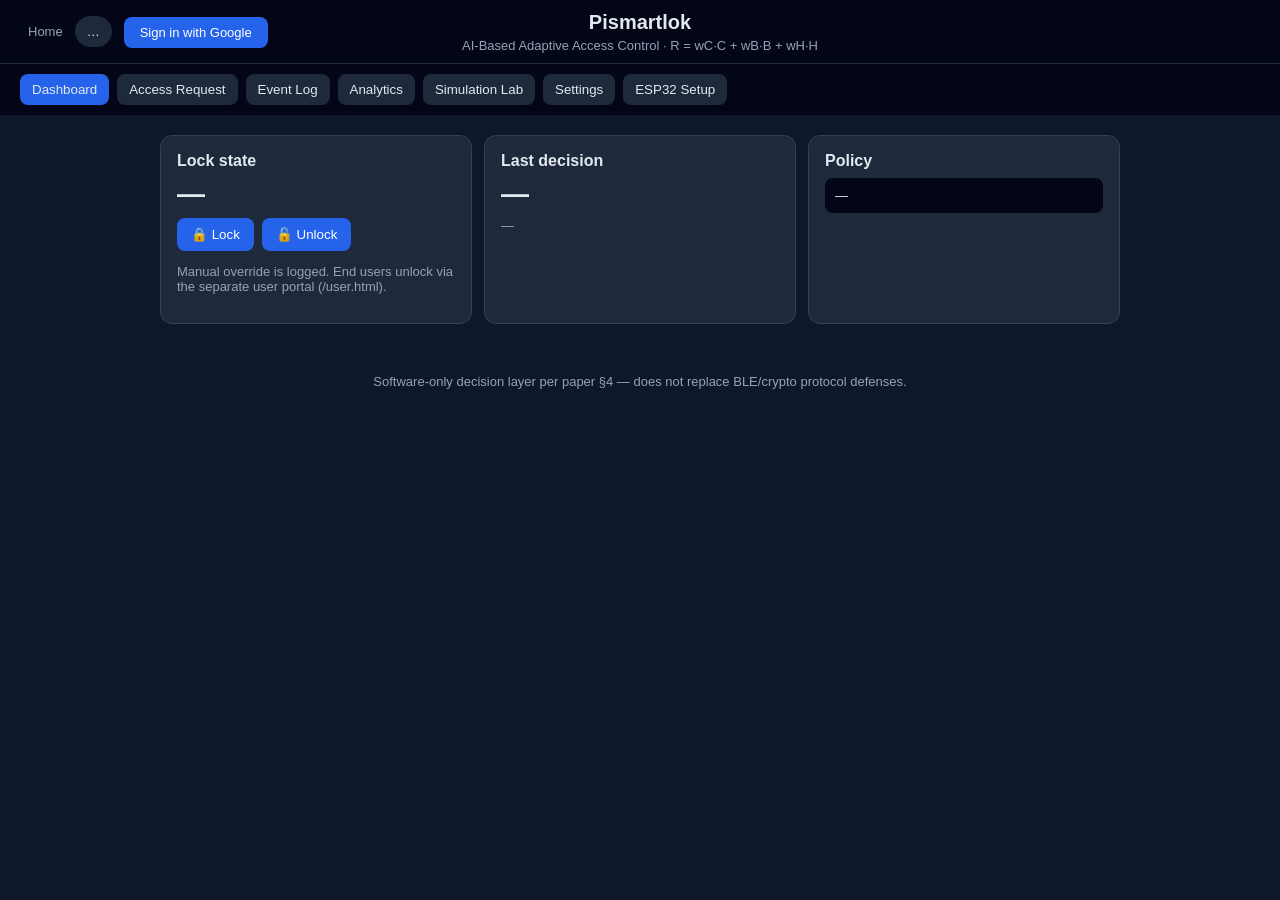
==== public/admin.html @ 7b1fc69e "feat: public landing homepage with Buy/Register CTAs, Terms & Privacy; admin console moved to /admin" ====
<!doctype html>
<html lang="en">
<head>
<meta charset="utf-8"/>
<meta name="viewport" content="width=device-width,initial-scale=1"/>
<title>Pismartlok — Admin Console</title>
<link rel="stylesheet" href="style.css"/>
<link rel="stylesheet" href="https://unpkg.com/leaflet@1.9.4/dist/leaflet.css"/>
<script src="https://cdn.jsdelivr.net/npm/chart.js@4.4.1/dist/chart.umd.min.js"></script>
<script src="https://unpkg.com/leaflet@1.9.4/dist/leaflet.js"></script>
</head>
<body>
<header>
  <div class="brand"><h1>Pismartlok</h1><p class="sub">AI-Based Adaptive Access Control · R = wC·C + wB·B + wH·H</p></div>
  <div class="header-right">
    <a href="/" class="logout-btn">Home</a>
    <div id="health" class="pill">…</div>
    <div id="authBox">
      <div id="loggedOut"><a href="/api/auth/google/login" class="login-btn">Sign in with Google</a></div>
      <div id="loggedIn" style="display:none">
        <img id="userPic" src="" alt="" class="avatar"/>
        <span id="userName"></span>
        <span id="userRole" class="pill role-pill"></span>
        <a href="/api/auth/logout" class="logout-btn">Logout</a>
      </div>
    </div>
  </div>
</header>
<div id="loginWall" style="display:none">
  <div class="card" style="text-align:center;max-width:400px;margin:60px auto">
    <h2>Sign in required</h2>
    <p>This dashboard requires Google authentication to protect your smart lock controls.</p>
    <a href="/api/auth/google/login" class="login-btn" style="display:inline-block;margin-top:16px">Sign in with Google</a>
    <p class="muted" style="margin-top:12px">If this is your first time, you'll be prompted to register your smart lock.</p>
  </div>
</div>
<div id="mainApp">
<nav>
  <button data-tab="dash" class="active">Dashboard</button>
  <button data-tab="access">Access Request</button>
  <button data-tab="events">Event Log</button>
  <button data-tab="analytics">Analytics</button>
  <button data-tab="sim">Simulation Lab</button>
  <button data-tab="settings">Settings</button>
  <button data-tab="esp32">ESP32 Setup</button>
  <button data-tab="users" id="navUsers" style="display:none">Users & PINs</button>
  <button data-tab="owner" id="navOwner" style="display:none">Owner Dashboard</button>
</nav>
<main>
<section id="tab-dash" class="tab active">
  <div class="cards">
    <div class="card"><h3>Lock state</h3><div id="lockState" class="big">—</div>
      <div class="row"><button id="btnLock">🔒 Lock</button><button id="btnUnlock">🔓 Unlock</button></div>
      <p class="muted">Manual override is logged. End users unlock via the separate user portal (/user.html).</p></div>
    <div class="card"><h3>Last decision</h3><div id="lastDecision" class="big">—</div><div id="lastRisk" class="muted">—</div></div>
    <div class="card"><h3>Policy</h3><div id="policyBox" class="mono">—</div></div>
    <div class="card admin-only"><h3>Last access location</h3>
      <div id="lastLocation" class="muted">—</div>
      <div id="map" style="height:200px;border-radius:8px;margin-top:8px;display:none"></div>
      <p class="muted" id="mapNote" style="display:none">Admin-only: shows coordinates from the last access event.</p>
    </div>
  </div>
</section>
<section id="tab-access" class="tab">
  <div class="card"><h3>Try an access (goes through Fig.2 flow)</h3>
    <label>User <select id="userSel"></select></label>
    <label>PIN / credential <input id="cred" placeholder="e.g. 1000"/></label>
    <label>Hour (0–23, blank = now) <input id="hour" type="number" min="0" max="23" step="0.5"/></label>
    <label>Inter-arrival min (blank = auto) <input id="iv" type="number" min="0" step="1"/></label>
    <label><input id="sn" type="checkbox"/> Unseen session / new device</label>
    <div class="row"><button id="btnAccess">Request access</button></div>
    <pre id="accessOut" class="mono">—</pre>
    <div id="stepupBox" style="display:none" class="row">
      <input id="otp" placeholder="Enter OTP"/><button id="btnStepup">Verify step-up</button>
    </div>
  </div>
</section>
<section id="tab-events" class="tab">
  <div class="card"><h3>Access-event database</h3>
    <div class="row"><button id="btnRefresh">Refresh</button></div>
    <table id="evTable"><thead><tr><th>ID</th><th>Time</th><th>User</th><th>Cred</th><th>Hour</th><th>C</th><th>B</th><th>H</th><th>R</th><th>Decision</th><th class="admin-only">Location</th></tr></thead><tbody></tbody></table>
  </div>
</section>
<section id="tab-analytics" class="tab">
  <div class="card"><h3>Decision distribution (run Simulation Lab first)</h3><canvas id="ch" height="120"></canvas>
    <pre id="anaOut" class="mono">No simulation run yet. Paper reports: precision 0.736, recall 0.965, F1 0.835, FPR 0.173.</pre></div>
</section>
<section id="tab-sim" class="tab">
  <div class="card"><h3>Reproduce paper Table 1 / Fig 3</h3>
    <p class="muted">20 users · 6000 normal train · 4500 test (3000 normal + 1500 anomalous).</p>
    <button id="btnSim">Run synthetic evaluation</button>
    <pre id="simOut" class="mono">—</pre></div>
</section>
<section id="tab-settings" class="tab">
  <div class="card"><h3>Risk weights & thresholds (operating parameters, §2.3)</h3>
    <label>wC <input id="wC" type="number" step="0.05" min="0" max="1"/></label>
    <label>wB <input id="wB" type="number" step="0.05" min="0" max="1"/></label>
    <label>wH <input id="wH" type="number" step="0.05" min="0" max="1"/></label>
    <label>τ1 (grant→step-up) <input id="t1" type="number" step="0.05" min="0" max="1"/></label>
    <label>τ2 (step-up→deny) <input id="t2" type="number" step="0.05" min="0" max="1"/></label>
    <button id="btnSave">Save</button><span id="saveMsg" class="muted"></span>
    <p class="muted">Paper defaults: wC=0.35 wB=0.40 wH=0.25 τ1=0.50 τ2=0.65. Recalibrate on real data before deployment.</p></div>
  <div class="card admin-only"><h3>Register your smart lock</h3>
    <p class="muted">First login = admin for this lock. One lock per admin.</p>
    <label>Lock Device ID <input id="regDeviceId" placeholder="e.g. door01"/></label>
    <label>Lock Name <input id="regLockName" placeholder="e.g. Front Door"/></label>
    <button id="btnRegister">Register Lock</button><span id="regMsg" class="muted"></span>
  </div>
</section>
<section id="tab-esp32" class="tab">
  <div class="card"><h3>Connect your ESP32 later (no rewrite needed)</h3>
  <ol>
    <li>Keep using Blynk now. When ready flash <code>esp32/ESP32_LOCK_FIRMWARE.ino</code>.</li>
    <li>Set <code>API_BASE</code> to this server (or MQTT broker) in the .ino file.</li>
    <li>Topics: <code class="mono">smartlock/door01/command</code> → lock, <code class="mono">smartlock/door01/status</code> ← ESP32.</li>
    <li>Website keeps working in <b>simulation</b> mode until hardware publishes status.</li>
  </ol>
  <p class="muted">API contract: POST /api/access/request, POST /api/access/stepup, POST /api/lock/command, GET /api/lock/status. Same for future Node port.</p></div>
</section>
<section id="tab-users" class="tab">
  <div class="card"><h3>Register User (admin only)</h3>
    <label>User ID — must match the user's Google email <input id="regUserId" placeholder="e.g. user@gmail.com"/></label>
    <label>Full Name <input id="regUserName" placeholder="e.g. Joe Smith"/></label>
    <label>Phone Number <input id="regUserPhone" placeholder="e.g. +919876543210"/></label>
    <label>Access Type <select id="regUserTier"><option value="1">Permanent — trusted user with own PIN</option><option value="2" selected>Guest — receives temporary PIN via WhatsApp</option></select></label>
    <div id="regPinField" style="display:none">
      <label>Permanent PIN (6-digit) <input id="regUserPin" maxlength="6" placeholder="e.g. 123456"/></label>
      <p class="muted">PIN will be sent to user via WhatsApp. Admin is notified on every entry.</p>
    </div>
    <div class="row"><button id="btnRegisterUser">Register User</button></div>
    <span id="regUserMsg" class="muted"></span>
  </div>
  <div class="card admin-only"><h3>Send Temporary PIN to Guest</h3>
    <label>User <select id="grantPinUser"></select></label>
    <label>Duration (minutes) <input id="grantPinDuration" type="number" value="120" min="1"/></label>
    <p class="muted">2 min = quick entry, 1440 = 1 day, 10080 = 7 days, etc.</p>
    <div class="row"><button id="btnGrantPin">Generate & Send PIN</button></div>
    <span id="grantPinMsg" class="muted"></span>
  </div>
  <div class="card"><h3>Registered Users</h3>
    <div class="row"><button id="btnRefreshUsers">Refresh</button></div>
    <table id="userTable"><thead><tr><th>User ID</th><th>Name</th><th>Phone</th><th>Type</th><th>PIN</th><th>Action</th></tr></thead><tbody></tbody></table>
  </div>
  <div class="card"><h3>Active Temporary PINs</h3>
    <div class="row"><button id="btnRefreshPins">Refresh</button></div>
    <table id="pinTable"><thead><tr><th>ID</th><th>User</th><th>Phone</th><th>Created</th><th>Expires</th><th>Status</th><th>Action</th></tr></thead><tbody></tbody></table>
  </div>
</section>
<section id="tab-owner" class="tab">
  <div class="card"><h3>Owner Dashboard — All Users & Lock IDs</h3>
    <div id="ownerStats" class="cards" style="margin-bottom:12px"></div>
    <h4>Registered Lock Owners</h4>
    <table id="ownerTable"><thead><tr><th>Email</th><th>Name</th><th>Lock ID</th><th>Lock Name</th><th>Registered</th><th>Role</th></tr></thead><tbody></tbody></table>
    <h4 style="margin-top:16px">Recent Events (all tenants)</h4>
    <table id="ownerEvents"><thead><tr><th>ID</th><th>Time</th><th>User</th><th>Decision</th><th>Location</th><th>IP</th></tr></thead><tbody></tbody></table>
  </div>
</section>
</main>
</div>
<footer><span class="muted">Software-only decision layer per paper §4 — does not replace BLE/crypto protocol defenses.</span></footer>
<script src="app.js?v=2"></script>
</body>
</html>
---- public/style.css ----
*{box-sizing:border-box}body{font-family:Segoe UI,Arial,sans-serif;margin:0;background:#0f172a;color:#e2e8f0}
header{display:flex;justify-content:space-between;align-items:center;padding:16px 20px;background:#020617;border-bottom:1px solid #1e293b;position:relative}
.brand{position:absolute;left:50%;transform:translateX(-50%);text-align:center}
h1{margin:0;font-size:20px}.sub{margin:4px 0 0;color:#94a3b8;font-size:13px}
.header-right{display:flex;align-items:center;gap:12px}
.pill{background:#1e293b;padding:8px 12px;border-radius:20px;font-size:13px}
.role-pill{font-size:11px;text-transform:uppercase;letter-spacing:0.5px}
.role-pill.super_admin{background:#7c3aed;color:#fff}
.role-pill.admin{background:#2563eb;color:#fff}
.role-pill.user{background:#475569;color:#e2e8f0}
.avatar{width:28px;height:28px;border-radius:50%;vertical-align:middle}
.login-btn{background:#2563eb;color:#fff;text-decoration:none;padding:8px 16px;border-radius:8px;font-size:13px}
.login-btn:hover{background:#1d4ed8}
.logout-btn{color:#94a3b8;text-decoration:none;font-size:13px;margin-left:8px}
.logout-btn:hover{color:#ef4444}
#loginWall{padding:40px;text-align:center}
nav{display:flex;gap:8px;padding:10px 20px;background:#020617;flex-wrap:wrap}
nav button{background:#1e293b;color:#e2e8f0;border:0;padding:8px 12px;border-radius:8px;cursor:pointer}
nav button.active{background:#2563eb}
main{padding:20px;max-width:1000px;margin:auto}
.tab{display:none}.tab.active{display:block}
.cards{display:grid;grid-template-columns:repeat(auto-fit,minmax(260px,1fr));gap:12px}
.card{background:#1e293b;border:1px solid #334155;border-radius:12px;padding:16px;margin-bottom:12px}
.big{font-size:28px;font-weight:700;margin:8px 0}
.mono{background:#020617;padding:10px;border-radius:8px;white-space:pre-wrap;font-size:13px}
.muted{color:#94a3b8;font-size:13px}
.row{display:flex;gap:8px;margin:8px 0;flex-wrap:wrap}
button{background:#2563eb;color:#fff;border:0;padding:9px 14px;border-radius:8px;cursor:pointer}
button:hover{background:#1d4ed8}
input,select{background:#020617;color:#e2e8f0;border:1px solid #334155;border-radius:8px;padding:8px;margin:4px 0;min-width:220px}
label{display:block;margin:6px 0}
table{width:100%;border-collapse:collapse;font-size:13px}
th,td{border-bottom:1px solid #334155;padding:6px;text-align:left}
code{background:#020617;padding:2px 6px;border-radius:6px}
footer{padding:16px;text-align:center}
.GRANT{color:#22c55e}.STEP_UP{color:#f59e0b}.DENY_ALERT{color:#ef4444}
.admin-only{display:none}
body.role-admin .admin-only,body.role-super_admin .admin-only{display:block}
#map{background:#020617}
.btn-sm{padding:4px 10px;font-size:12px;border-radius:6px}
.btn-danger{background:#ef4444;color:#fff;border:0;cursor:pointer}
.btn-danger:hover{background:#dc2626}
h3{margin:0 0 8px;font-size:16px}
h4{margin:12px 0 8px;font-size:14px;color:#94a3b8}
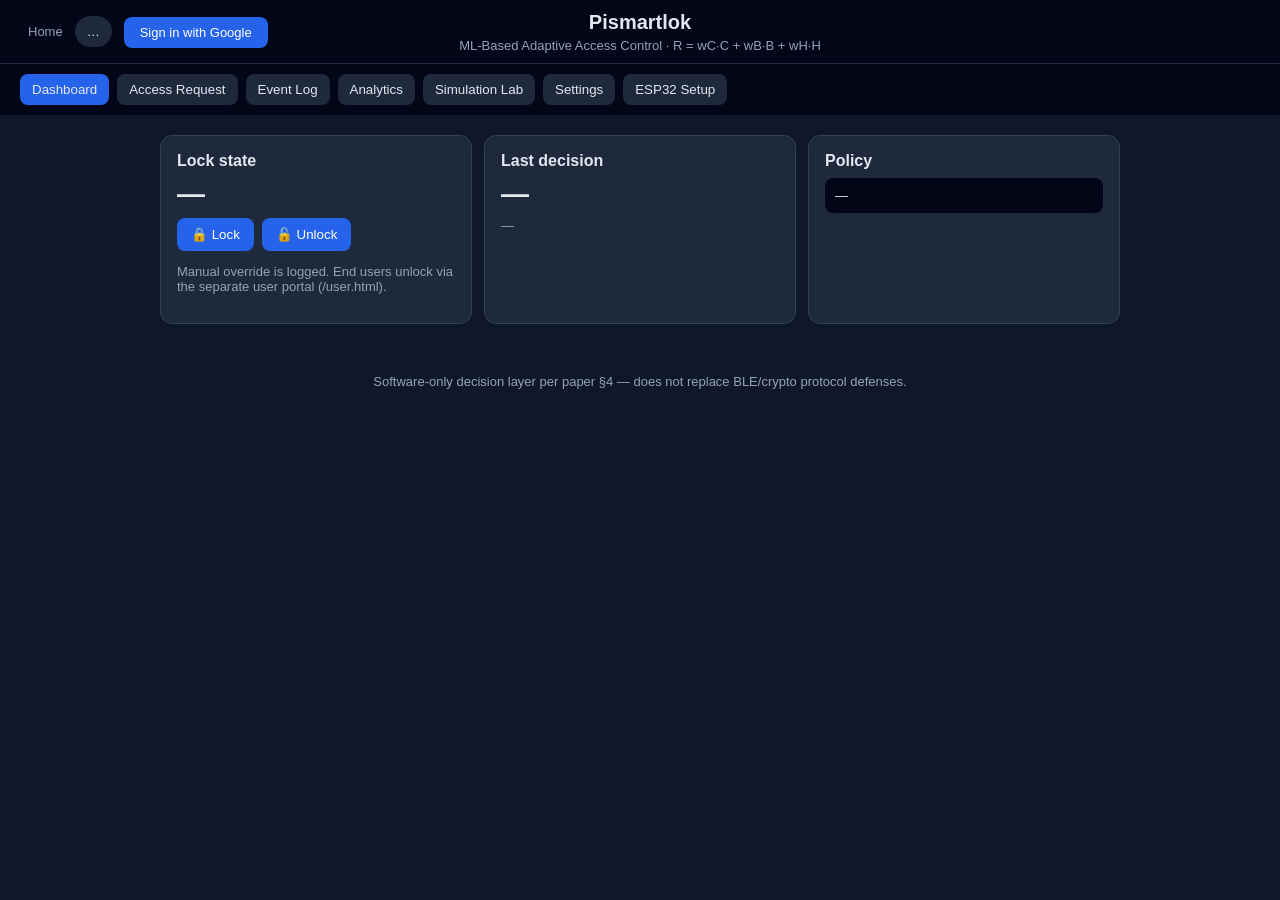
==== commit d7892267: "style: rebrand AI-based wording to ML-based across site" ====
--- a/public/admin.html
+++ b/public/admin.html
@@ -11,7 +11,7 @@
 </head>
 <body>
 <header>
-  <div class="brand"><h1>Pismartlok</h1><p class="sub">AI-Based Adaptive Access Control · R = wC·C + wB·B + wH·H</p></div>
+  <div class="brand"><h1>Pismartlok</h1><p class="sub">ML-Based Adaptive Access Control · R = wC·C + wB·B + wH·H</p></div>
   <div class="header-right">
     <a href="/" class="logout-btn">Home</a>
     <div id="health" class="pill">…</div>
